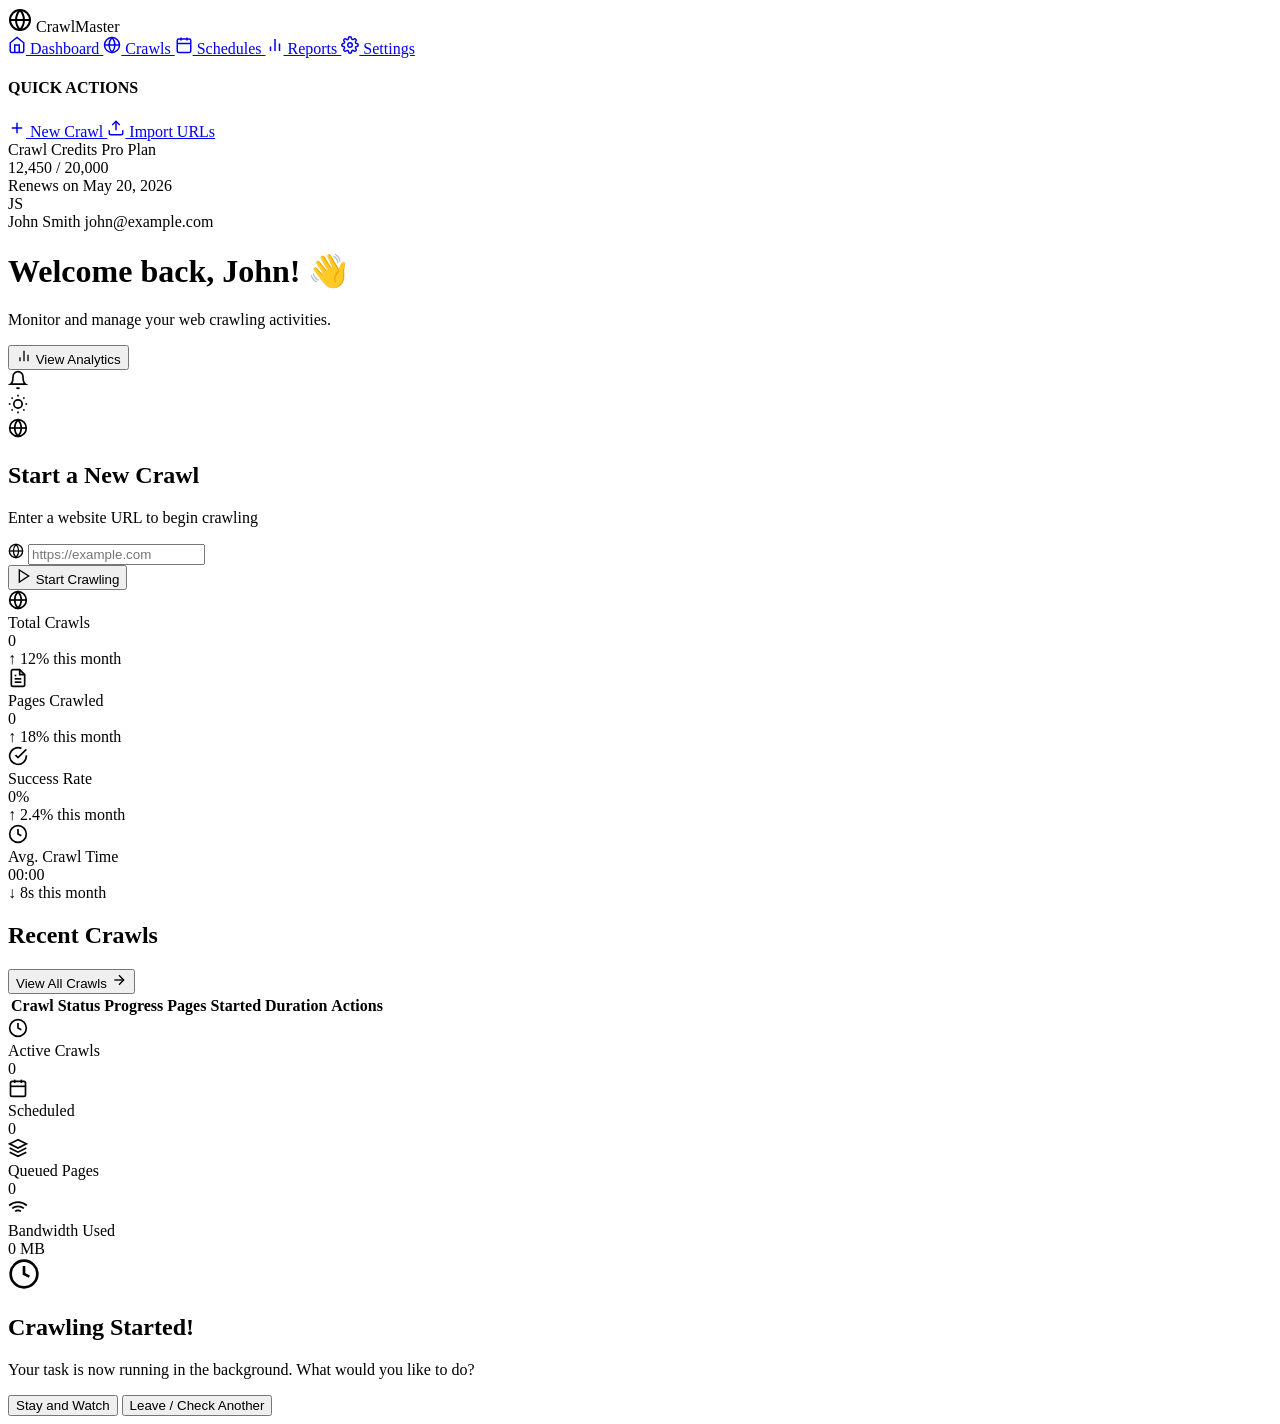
==== frontend/index.html @ cc4a69e9 "feat: Add web dashboard server and task management system - Introduced a new FastAPI web dashboard s" ====
<!DOCTYPE html>
<html lang="en">
<head>
    <meta charset="UTF-8">
    <meta name="viewport" content="width=device-width, initial-scale=1.0">
    <title>CrawlMaster - Web Crawler Dashboard</title>
    <!-- Google Fonts: Inter -->
    <link href="https://fonts.googleapis.com/css2?family=Inter:wght@300;400;500;600;700&display=swap" rel="stylesheet">
    <link rel="stylesheet" href="/static/styles.css">
</head>
<body>

    <div class="app-container">
        <!-- Sidebar -->
        <aside class="sidebar">
            <div class="sidebar-header">
                <div class="logo">
                    <svg width="24" height="24" viewBox="0 0 24 24" fill="none" stroke="currentColor" stroke-width="2" stroke-linecap="round" stroke-linejoin="round"><circle cx="12" cy="12" r="10"></circle><line x1="2" y1="12" x2="22" y2="12"></line><path d="M12 2a15.3 15.3 0 0 1 4 10 15.3 15.3 0 0 1-4 10 15.3 15.3 0 0 1-4-10 15.3 15.3 0 0 1 4-10z"></path></svg>
                    <span>CrawlMaster</span>
                </div>
            </div>

            <nav class="sidebar-nav">
                <a href="#" class="nav-item active">
                    <svg width="18" height="18" viewBox="0 0 24 24" fill="none" stroke="currentColor" stroke-width="2"><path d="M3 9l9-7 9 7v11a2 2 0 0 1-2 2H5a2 2 0 0 1-2-2z"></path><polyline points="9 22 9 12 15 12 15 22"></polyline></svg>
                    Dashboard
                </a>
                <a href="#" class="nav-item">
                    <svg width="18" height="18" viewBox="0 0 24 24" fill="none" stroke="currentColor" stroke-width="2"><circle cx="12" cy="12" r="10"></circle><line x1="2" y1="12" x2="22" y2="12"></line><path d="M12 2a15.3 15.3 0 0 1 4 10 15.3 15.3 0 0 1-4 10 15.3 15.3 0 0 1-4-10 15.3 15.3 0 0 1 4-10z"></path></svg>
                    Crawls
                </a>
                <a href="#" class="nav-item">
                    <svg width="18" height="18" viewBox="0 0 24 24" fill="none" stroke="currentColor" stroke-width="2"><rect x="3" y="4" width="18" height="18" rx="2" ry="2"></rect><line x1="16" y1="2" x2="16" y2="6"></line><line x1="8" y1="2" x2="8" y2="6"></line><line x1="3" y1="10" x2="21" y2="10"></line></svg>
                    Schedules
                </a>
                <a href="#" class="nav-item">
                    <svg width="18" height="18" viewBox="0 0 24 24" fill="none" stroke="currentColor" stroke-width="2"><line x1="18" y1="20" x2="18" y2="10"></line><line x1="12" y1="20" x2="12" y2="4"></line><line x1="6" y1="20" x2="6" y2="14"></line></svg>
                    Reports
                </a>
                <a href="#" class="nav-item">
                    <svg width="18" height="18" viewBox="0 0 24 24" fill="none" stroke="currentColor" stroke-width="2"><circle cx="12" cy="12" r="3"></circle><path d="M19.4 15a1.65 1.65 0 0 0 .33 1.82l.06.06a2 2 0 0 1 0 2.83 2 2 0 0 1-2.83 0l-.06-.06a1.65 1.65 0 0 0-1.82-.33 1.65 1.65 0 0 0-1 1.51V21a2 2 0 0 1-2 2 2 2 0 0 1-2-2v-.09A1.65 1.65 0 0 0 9 19.4a1.65 1.65 0 0 0-1.82.33l-.06.06a2 2 0 0 1-2.83 0 2 2 0 0 1 0-2.83l.06-.06a1.65 1.65 0 0 0 .33-1.82 1.65 1.65 0 0 0-1.51-1H3a2 2 0 0 1-2-2 2 2 0 0 1 2-2h.09A1.65 1.65 0 0 0 4.6 9a1.65 1.65 0 0 0-.33-1.82l-.06-.06a2 2 0 0 1 0-2.83 2 2 0 0 1 2.83 0l.06.06a1.65 1.65 0 0 0 1.82.33H9a1.65 1.65 0 0 0 1-1.51V3a2 2 0 0 1 2-2 2 2 0 0 1 2 2v.09a1.65 1.65 0 0 0 1 1.51 1.65 1.65 0 0 0 1.82-.33l.06-.06a2 2 0 0 1 2.83 0 2 2 0 0 1 0 2.83l-.06.06a1.65 1.65 0 0 0-.33 1.82V9a1.65 1.65 0 0 0 1.51 1H21a2 2 0 0 1 2 2 2 2 0 0 1-2 2h-.09a1.65 1.65 0 0 0-1.51 1z"></path></svg>
                    Settings
                </a>
            </nav>

            <div class="sidebar-section">
                <h4>QUICK ACTIONS</h4>
                <a href="#" class="nav-item action-item">
                    <svg width="18" height="18" viewBox="0 0 24 24" fill="none" stroke="currentColor" stroke-width="2"><line x1="12" y1="5" x2="12" y2="19"></line><line x1="5" y1="12" x2="19" y2="12"></line></svg>
                    New Crawl
                </a>
                <a href="#" class="nav-item action-item">
                    <svg width="18" height="18" viewBox="0 0 24 24" fill="none" stroke="currentColor" stroke-width="2"><path d="M21 15v4a2 2 0 0 1-2 2H5a2 2 0 0 1-2-2v-4"></path><polyline points="17 8 12 3 7 8"></polyline><line x1="12" y1="3" x2="12" y2="15"></line></svg>
                    Import URLs
                </a>
            </div>

            <div class="sidebar-bottom">
                <div class="credits-card">
                    <div class="credits-header">
                        <span class="credits-title">Crawl Credits</span>
                        <span class="plan-badge">Pro Plan</span>
                    </div>
                    <div class="credits-value">12,450 <span class="credits-total">/ 20,000</span></div>
                    <div class="progress-bar-container">
                        <div class="progress-bar" style="width: 62%;"></div>
                    </div>
                    <div class="credits-footer">Renews on May 20, 2026</div>
                </div>

                <div class="user-profile">
                    <div class="avatar">JS</div>
                    <div class="user-info">
                        <span class="user-name">John Smith</span>
                        <span class="user-email">john@example.com</span>
                    </div>
                </div>
            </div>
        </aside>

        <!-- Main Content -->
        <main class="main-content">
            <header class="topbar">
                <div class="welcome-text">
                    <h1>Welcome back, John! 👋</h1>
                    <p>Monitor and manage your web crawling activities.</p>
                </div>
                <div class="topbar-actions">
                    <button class="btn btn-outline">
                        <svg width="16" height="16" viewBox="0 0 24 24" fill="none" stroke="currentColor" stroke-width="2"><line x1="18" y1="20" x2="18" y2="10"></line><line x1="12" y1="20" x2="12" y2="4"></line><line x1="6" y1="20" x2="6" y2="14"></line></svg>
                        View Analytics
                    </button>
                    <div class="icon-btn"><svg width="20" height="20" viewBox="0 0 24 24" fill="none" stroke="currentColor" stroke-width="2"><path d="M18 8A6 6 0 0 0 6 8c0 7-3 9-3 9h18s-3-2-3-9"></path><path d="M13.73 21a2 2 0 0 1-3.46 0"></path></svg></div>
                    <div class="icon-btn"><svg width="20" height="20" viewBox="0 0 24 24" fill="none" stroke="currentColor" stroke-width="2"><circle cx="12" cy="12" r="5"></circle><line x1="12" y1="1" x2="12" y2="3"></line><line x1="12" y1="21" x2="12" y2="23"></line><line x1="4.22" y1="4.22" x2="5.64" y2="5.64"></line><line x1="18.36" y1="18.36" x2="19.78" y2="19.78"></line><line x1="1" y1="12" x2="3" y2="12"></line><line x1="21" y1="12" x2="23" y2="12"></line><line x1="4.22" y1="19.78" x2="5.64" y2="18.36"></line><line x1="18.36" y1="5.64" x2="19.78" y2="4.22"></line></svg></div>
                </div>
            </header>

            <div class="dashboard-grid top-cards">
                <!-- Start Crawl Card -->
                <div class="card start-crawl-card">
                    <div class="card-header">
                        <div class="card-icon"><svg width="20" height="20" viewBox="0 0 24 24" fill="none" stroke="currentColor" stroke-width="2"><circle cx="12" cy="12" r="10"></circle><line x1="2" y1="12" x2="22" y2="12"></line><path d="M12 2a15.3 15.3 0 0 1 4 10 15.3 15.3 0 0 1-4 10 15.3 15.3 0 0 1-4-10 15.3 15.3 0 0 1 4-10z"></path></svg></div>
                        <h2>Start a New Crawl</h2>
                    </div>
                    <p class="card-subtitle">Enter a website URL to begin crawling</p>
                    <form id="crawl-form" class="crawl-form">
                        <div class="input-group">
                            <svg class="input-icon" width="16" height="16" viewBox="0 0 24 24" fill="none" stroke="currentColor" stroke-width="2"><circle cx="12" cy="12" r="10"></circle><line x1="2" y1="12" x2="22" y2="12"></line><path d="M12 2a15.3 15.3 0 0 1 4 10 15.3 15.3 0 0 1-4 10 15.3 15.3 0 0 1-4-10 15.3 15.3 0 0 1 4-10z"></path></svg>
                            <input type="url" id="url-input" placeholder="https://example.com" required>
                        </div>
                        <div class="form-actions">
                            <button type="submit" class="btn btn-primary">
                                <svg width="16" height="16" viewBox="0 0 24 24" fill="none" stroke="currentColor" stroke-width="2"><polygon points="5 3 19 12 5 21 5 3"></polygon></svg>
                                Start Crawling
                            </button>
                        </div>
                    </form>
                </div>

                <!-- Stats Cards -->
                <div class="stats-container">
                    <div class="card stat-card">
                        <div class="stat-icon green"><svg width="20" height="20" viewBox="0 0 24 24" fill="none" stroke="currentColor" stroke-width="2"><circle cx="12" cy="12" r="10"></circle><line x1="2" y1="12" x2="22" y2="12"></line><path d="M12 2a15.3 15.3 0 0 1 4 10 15.3 15.3 0 0 1-4 10 15.3 15.3 0 0 1-4-10 15.3 15.3 0 0 1 4-10z"></path></svg></div>
                        <div class="stat-title">Total Crawls</div>
                        <div class="stat-value" id="stat-total-crawls">0</div>
                        <div class="stat-trend positive">↑ 12% this month</div>
                    </div>
                    <div class="card stat-card">
                        <div class="stat-icon blue"><svg width="20" height="20" viewBox="0 0 24 24" fill="none" stroke="currentColor" stroke-width="2"><path d="M14 2H6a2 2 0 0 0-2 2v16a2 2 0 0 0 2 2h12a2 2 0 0 0 2-2V8z"></path><polyline points="14 2 14 8 20 8"></polyline><line x1="16" y1="13" x2="8" y2="13"></line><line x1="16" y1="17" x2="8" y2="17"></line><polyline points="10 9 9 9 8 9"></polyline></svg></div>
                        <div class="stat-title">Pages Crawled</div>
                        <div class="stat-value" id="stat-pages-crawled">0</div>
                        <div class="stat-trend positive">↑ 18% this month</div>
                    </div>
                    <div class="card stat-card">
                        <div class="stat-icon green"><svg width="20" height="20" viewBox="0 0 24 24" fill="none" stroke="currentColor" stroke-width="2"><path d="M22 11.08V12a10 10 0 1 1-5.93-9.14"></path><polyline points="22 4 12 14.01 9 11.01"></polyline></svg></div>
                        <div class="stat-title">Success Rate</div>
                        <div class="stat-value" id="stat-success-rate">0%</div>
                        <div class="stat-trend positive">↑ 2.4% this month</div>
                    </div>
                    <div class="card stat-card">
                        <div class="stat-icon orange"><svg width="20" height="20" viewBox="0 0 24 24" fill="none" stroke="currentColor" stroke-width="2"><circle cx="12" cy="12" r="10"></circle><polyline points="12 6 12 12 16 14"></polyline></svg></div>
                        <div class="stat-title">Avg. Crawl Time</div>
                        <div class="stat-value" id="stat-avg-time">00:00</div>
                        <div class="stat-trend negative">↓ 8s this month</div>
                    </div>
                </div>
            </div>

            <!-- Recent Crawls Table -->
            <div class="card table-card">
                <div class="table-header">
                    <h2>Recent Crawls</h2>
                    <button class="btn btn-text">View All Crawls <svg width="16" height="16" viewBox="0 0 24 24" fill="none" stroke="currentColor" stroke-width="2"><line x1="5" y1="12" x2="19" y2="12"></line><polyline points="12 5 19 12 12 19"></polyline></svg></button>
                </div>
                <div class="table-responsive">
                    <table class="data-table">
                        <thead>
                            <tr>
                                <th>Crawl</th>
                                <th>Status</th>
                                <th>Progress</th>
                                <th>Pages</th>
                                <th>Started</th>
                                <th>Duration</th>
                                <th>Actions</th>
                            </tr>
                        </thead>
                        <tbody id="tasks-table-body">
                            <!-- Populated by JS -->
                        </tbody>
                    </table>
                </div>
            </div>

            <!-- Bottom Summary Cards -->
            <div class="bottom-cards">
                <div class="card mini-card">
                    <div class="mini-icon green"><svg width="20" height="20" viewBox="0 0 24 24" fill="none" stroke="currentColor" stroke-width="2"><circle cx="12" cy="12" r="10"></circle><polyline points="12 6 12 12 16 14"></polyline></svg></div>
                    <div class="mini-info">
                        <div class="mini-title">Active Crawls</div>
                        <div class="mini-value" id="stat-active">0</div>
                    </div>
                </div>
                <div class="card mini-card">
                    <div class="mini-icon gray"><svg width="20" height="20" viewBox="0 0 24 24" fill="none" stroke="currentColor" stroke-width="2"><rect x="3" y="4" width="18" height="18" rx="2" ry="2"></rect><line x1="16" y1="2" x2="16" y2="6"></line><line x1="8" y1="2" x2="8" y2="6"></line><line x1="3" y1="10" x2="21" y2="10"></line></svg></div>
                    <div class="mini-info">
                        <div class="mini-title">Scheduled</div>
                        <div class="mini-value" id="stat-scheduled">0</div>
                    </div>
                </div>
                <div class="card mini-card">
                    <div class="mini-icon blue"><svg width="20" height="20" viewBox="0 0 24 24" fill="none" stroke="currentColor" stroke-width="2"><polygon points="12 2 2 7 12 12 22 7 12 2"></polygon><polyline points="2 17 12 22 22 17"></polyline><polyline points="2 12 12 17 22 12"></polyline></svg></div>
                    <div class="mini-info">
                        <div class="mini-title">Queued Pages</div>
                        <div class="mini-value" id="stat-queued">0</div>
                    </div>
                </div>
                <div class="card mini-card">
                    <div class="mini-icon dark"><svg width="20" height="20" viewBox="0 0 24 24" fill="none" stroke="currentColor" stroke-width="2"><path d="M5 12.55a11 11 0 0 1 14.08 0"></path><path d="M1.42 9a16 16 0 0 1 21.16 0"></path><path d="M8.53 16.11a6 6 0 0 1 6.95 0"></path><line x1="12" y1="20" x2="12.01" y2="20"></line></svg></div>
                    <div class="mini-info">
                        <div class="mini-title">Bandwidth Used</div>
                        <div class="mini-value" id="stat-bandwidth">0 MB</div>
                    </div>
                </div>
            </div>
        </main>
    </div>

    <!-- Modal overlay -->
    <div class="modal-overlay" id="crawl-modal">
        <div class="modal-content">
            <div class="modal-icon"><svg width="32" height="32" viewBox="0 0 24 24" fill="none" stroke="currentColor" stroke-width="2"><circle cx="12" cy="12" r="10"></circle><polyline points="12 6 12 12 16 14"></polyline></svg></div>
            <h2>Crawling Started!</h2>
            <p>Your task is now running in the background. What would you like to do?</p>
            <div class="modal-actions">
                <button class="btn btn-outline" id="btn-stay">Stay and Watch</button>
                <button class="btn btn-primary" id="btn-leave">Leave / Check Another</button>
            </div>
        </div>
    </div>

    <script src="/static/app.js"></script>
</body>
</html>
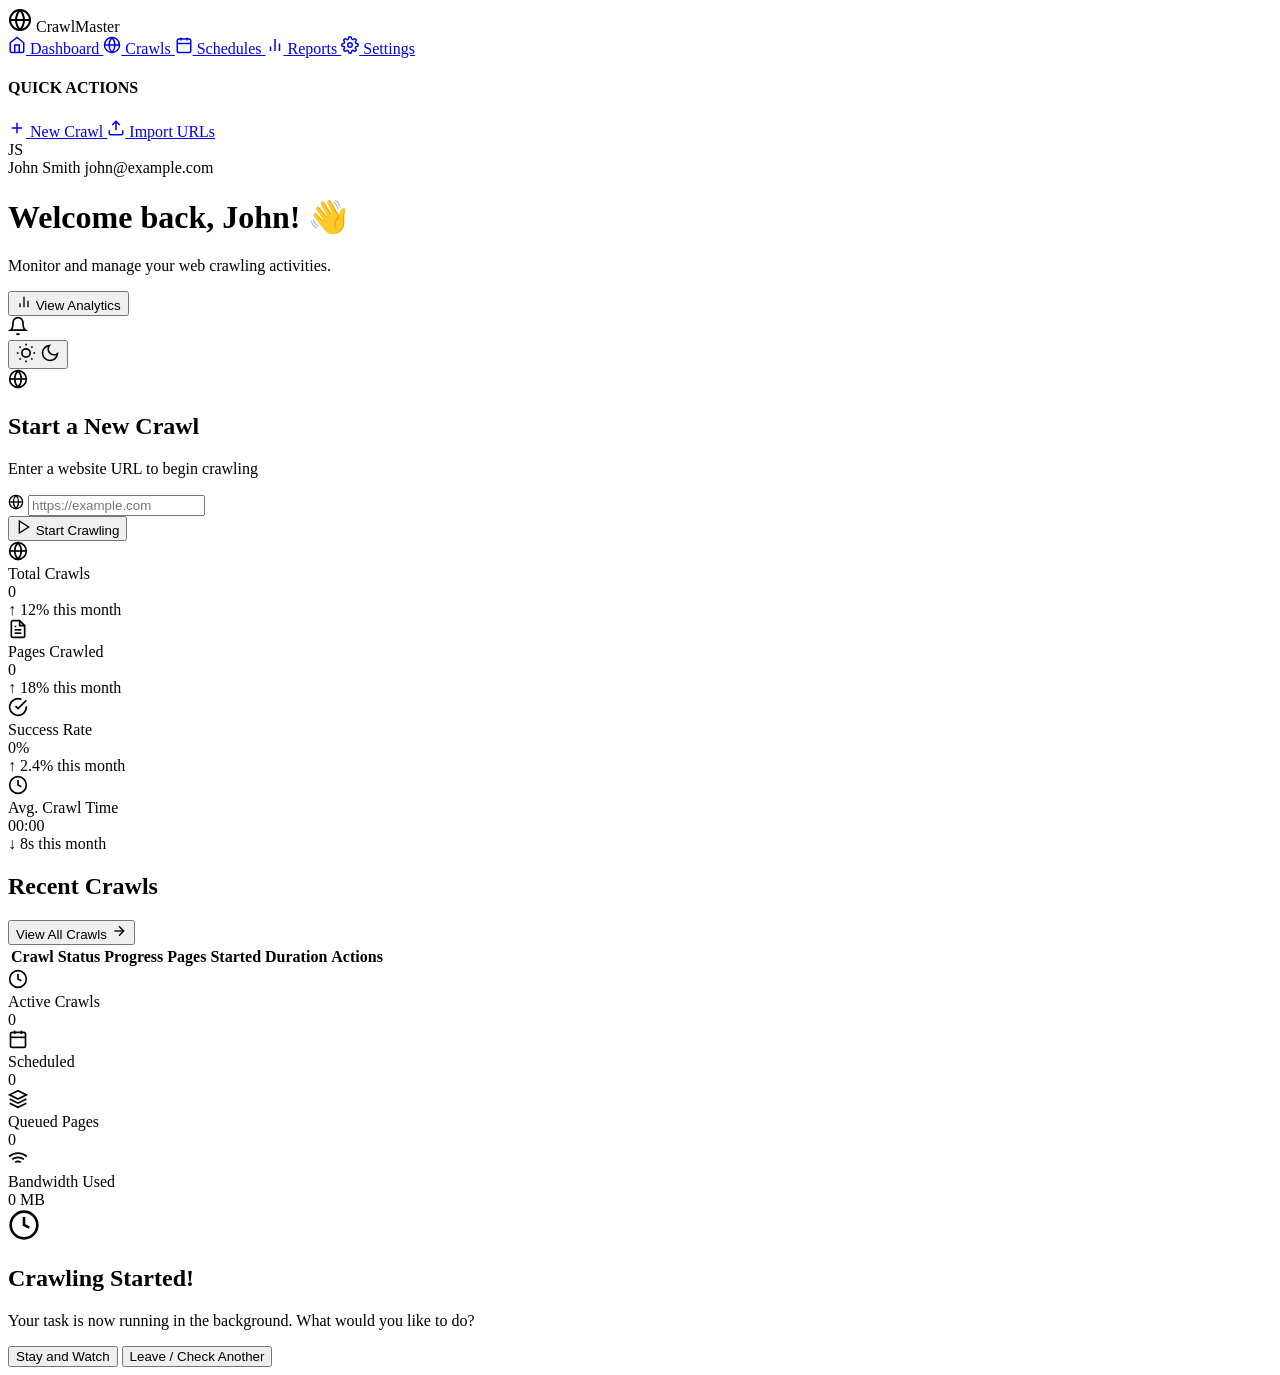
==== commit ab302feb: "add dark mode" ====
--- a/frontend/index.html
+++ b/frontend/index.html
@@ -4,6 +4,9 @@
     <meta charset="UTF-8">
     <meta name="viewport" content="width=device-width, initial-scale=1.0">
     <title>CrawlMaster - Web Crawler Dashboard</title>
+    <script>
+        document.documentElement.dataset.theme = localStorage.getItem('crawlmaster-theme') || 'light';
+    </script>
     <!-- Google Fonts: Inter -->
     <link href="https://fonts.googleapis.com/css2?family=Inter:wght@300;400;500;600;700&display=swap" rel="stylesheet">
     <link rel="stylesheet" href="/static/styles.css">
@@ -56,7 +59,7 @@
             </div>
 
             <div class="sidebar-bottom">
-                <div class="credits-card">
+                <!-- <div class="credits-card">
                     <div class="credits-header">
                         <span class="credits-title">Crawl Credits</span>
                         <span class="plan-badge">Pro Plan</span>
@@ -66,7 +69,7 @@
                         <div class="progress-bar" style="width: 62%;"></div>
                     </div>
                     <div class="credits-footer">Renews on May 20, 2026</div>
-                </div>
+                </div> -->
 
                 <div class="user-profile">
                     <div class="avatar">JS</div>
@@ -91,7 +94,10 @@
                         View Analytics
                     </button>
                     <div class="icon-btn"><svg width="20" height="20" viewBox="0 0 24 24" fill="none" stroke="currentColor" stroke-width="2"><path d="M18 8A6 6 0 0 0 6 8c0 7-3 9-3 9h18s-3-2-3-9"></path><path d="M13.73 21a2 2 0 0 1-3.46 0"></path></svg></div>
-                    <div class="icon-btn"><svg width="20" height="20" viewBox="0 0 24 24" fill="none" stroke="currentColor" stroke-width="2"><circle cx="12" cy="12" r="5"></circle><line x1="12" y1="1" x2="12" y2="3"></line><line x1="12" y1="21" x2="12" y2="23"></line><line x1="4.22" y1="4.22" x2="5.64" y2="5.64"></line><line x1="18.36" y1="18.36" x2="19.78" y2="19.78"></line><line x1="1" y1="12" x2="3" y2="12"></line><line x1="21" y1="12" x2="23" y2="12"></line><line x1="4.22" y1="19.78" x2="5.64" y2="18.36"></line><line x1="18.36" y1="5.64" x2="19.78" y2="4.22"></line></svg></div>
+                    <button class="icon-btn theme-toggle" id="theme-toggle" type="button" aria-label="Switch to dark theme" title="Switch to dark theme">
+                        <svg class="theme-icon theme-icon-sun" width="20" height="20" viewBox="0 0 24 24" fill="none" stroke="currentColor" stroke-width="2"><circle cx="12" cy="12" r="5"></circle><line x1="12" y1="1" x2="12" y2="3"></line><line x1="12" y1="21" x2="12" y2="23"></line><line x1="4.22" y1="4.22" x2="5.64" y2="5.64"></line><line x1="18.36" y1="18.36" x2="19.78" y2="19.78"></line><line x1="1" y1="12" x2="3" y2="12"></line><line x1="21" y1="12" x2="23" y2="12"></line><line x1="4.22" y1="19.78" x2="5.64" y2="18.36"></line><line x1="18.36" y1="5.64" x2="19.78" y2="4.22"></line></svg>
+                        <svg class="theme-icon theme-icon-moon" width="20" height="20" viewBox="0 0 24 24" fill="none" stroke="currentColor" stroke-width="2"><path d="M21 12.79A9 9 0 1 1 11.21 3 7 7 0 0 0 21 12.79z"></path></svg>
+                    </button>
                 </div>
             </header>
 
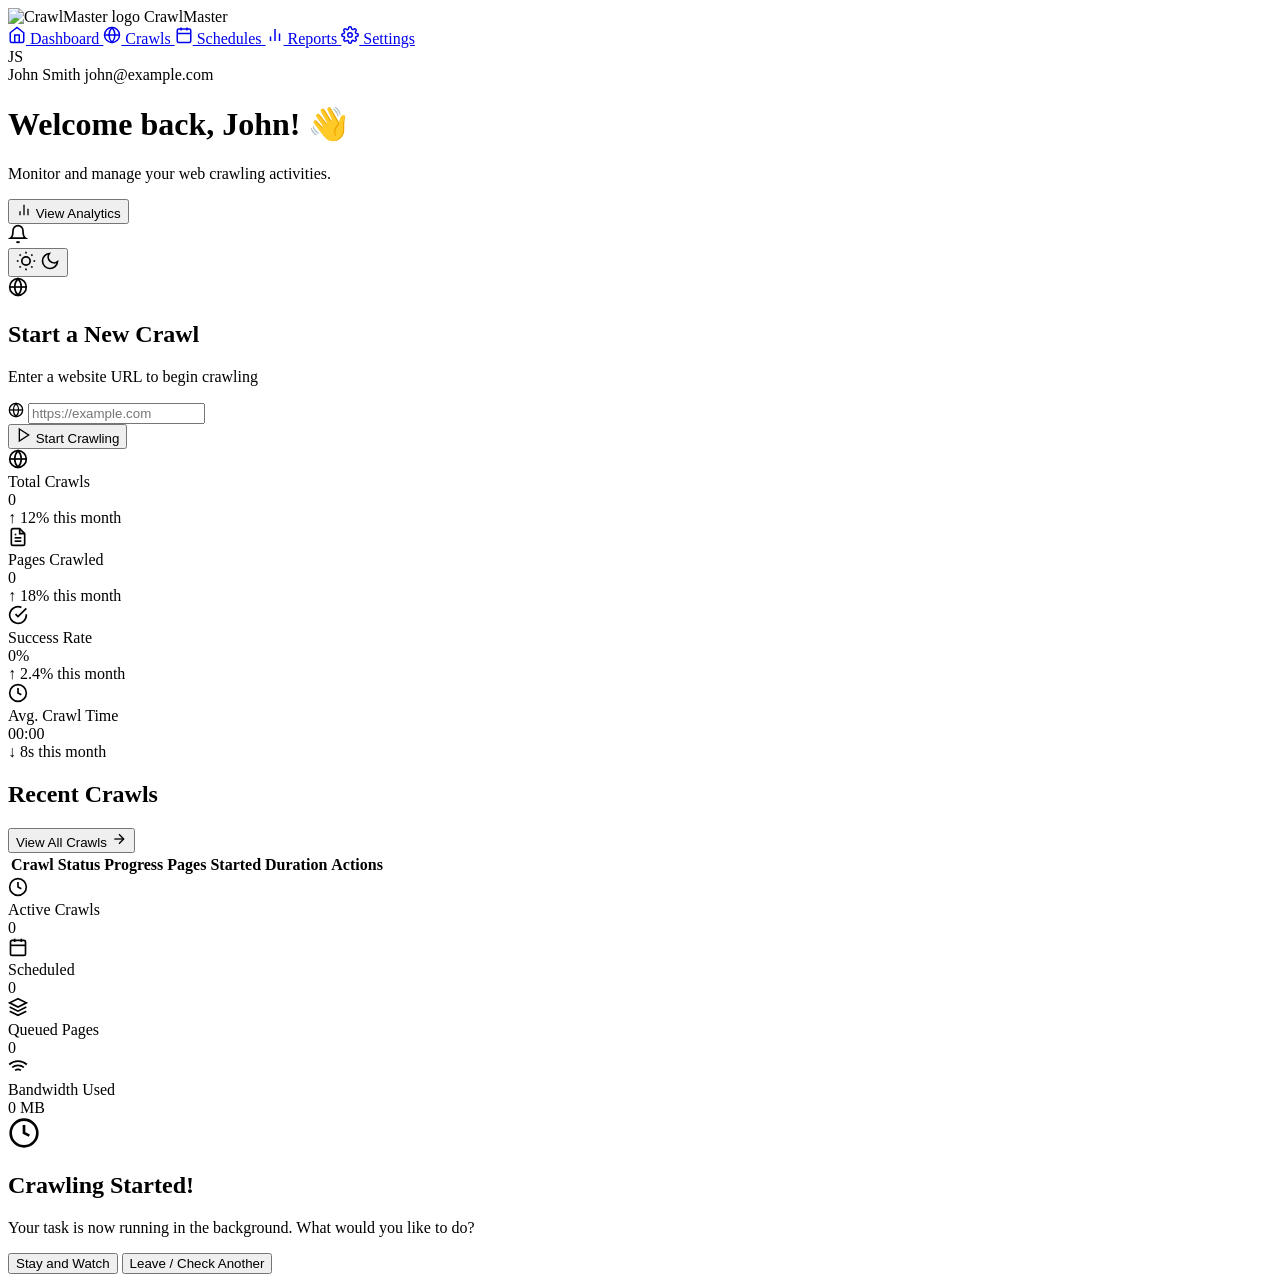
==== commit 8e8b6213: "add logo and update readme file. Update path for recent crawls for home page." ====
--- a/frontend/index.html
+++ b/frontend/index.html
@@ -4,6 +4,7 @@
     <meta charset="UTF-8">
     <meta name="viewport" content="width=device-width, initial-scale=1.0">
     <title>CrawlMaster - Web Crawler Dashboard</title>
+    <link rel="icon" type="image/png" href="/static/assets/logo.png">
     <script>
         document.documentElement.dataset.theme = localStorage.getItem('crawlmaster-theme') || 'light';
     </script>
@@ -18,7 +19,7 @@
         <aside class="sidebar">
             <div class="sidebar-header">
                 <div class="logo">
-                    <svg width="24" height="24" viewBox="0 0 24 24" fill="none" stroke="currentColor" stroke-width="2" stroke-linecap="round" stroke-linejoin="round"><circle cx="12" cy="12" r="10"></circle><line x1="2" y1="12" x2="22" y2="12"></line><path d="M12 2a15.3 15.3 0 0 1 4 10 15.3 15.3 0 0 1-4 10 15.3 15.3 0 0 1-4-10 15.3 15.3 0 0 1 4-10z"></path></svg>
+                    <img class="logo-image" src="/static/assets/logo.png" alt="CrawlMaster logo">
                     <span>CrawlMaster</span>
                 </div>
             </div>
@@ -46,7 +47,7 @@
                 </a>
             </nav>
 
-            <div class="sidebar-section">
+            <!-- <div class="sidebar-section">
                 <h4>QUICK ACTIONS</h4>
                 <a href="#" class="nav-item action-item">
                     <svg width="18" height="18" viewBox="0 0 24 24" fill="none" stroke="currentColor" stroke-width="2"><line x1="12" y1="5" x2="12" y2="19"></line><line x1="5" y1="12" x2="19" y2="12"></line></svg>
@@ -56,7 +57,7 @@
                     <svg width="18" height="18" viewBox="0 0 24 24" fill="none" stroke="currentColor" stroke-width="2"><path d="M21 15v4a2 2 0 0 1-2 2H5a2 2 0 0 1-2-2v-4"></path><polyline points="17 8 12 3 7 8"></polyline><line x1="12" y1="3" x2="12" y2="15"></line></svg>
                     Import URLs
                 </a>
-            </div>
+            </div> -->
 
             <div class="sidebar-bottom">
                 <!-- <div class="credits-card">
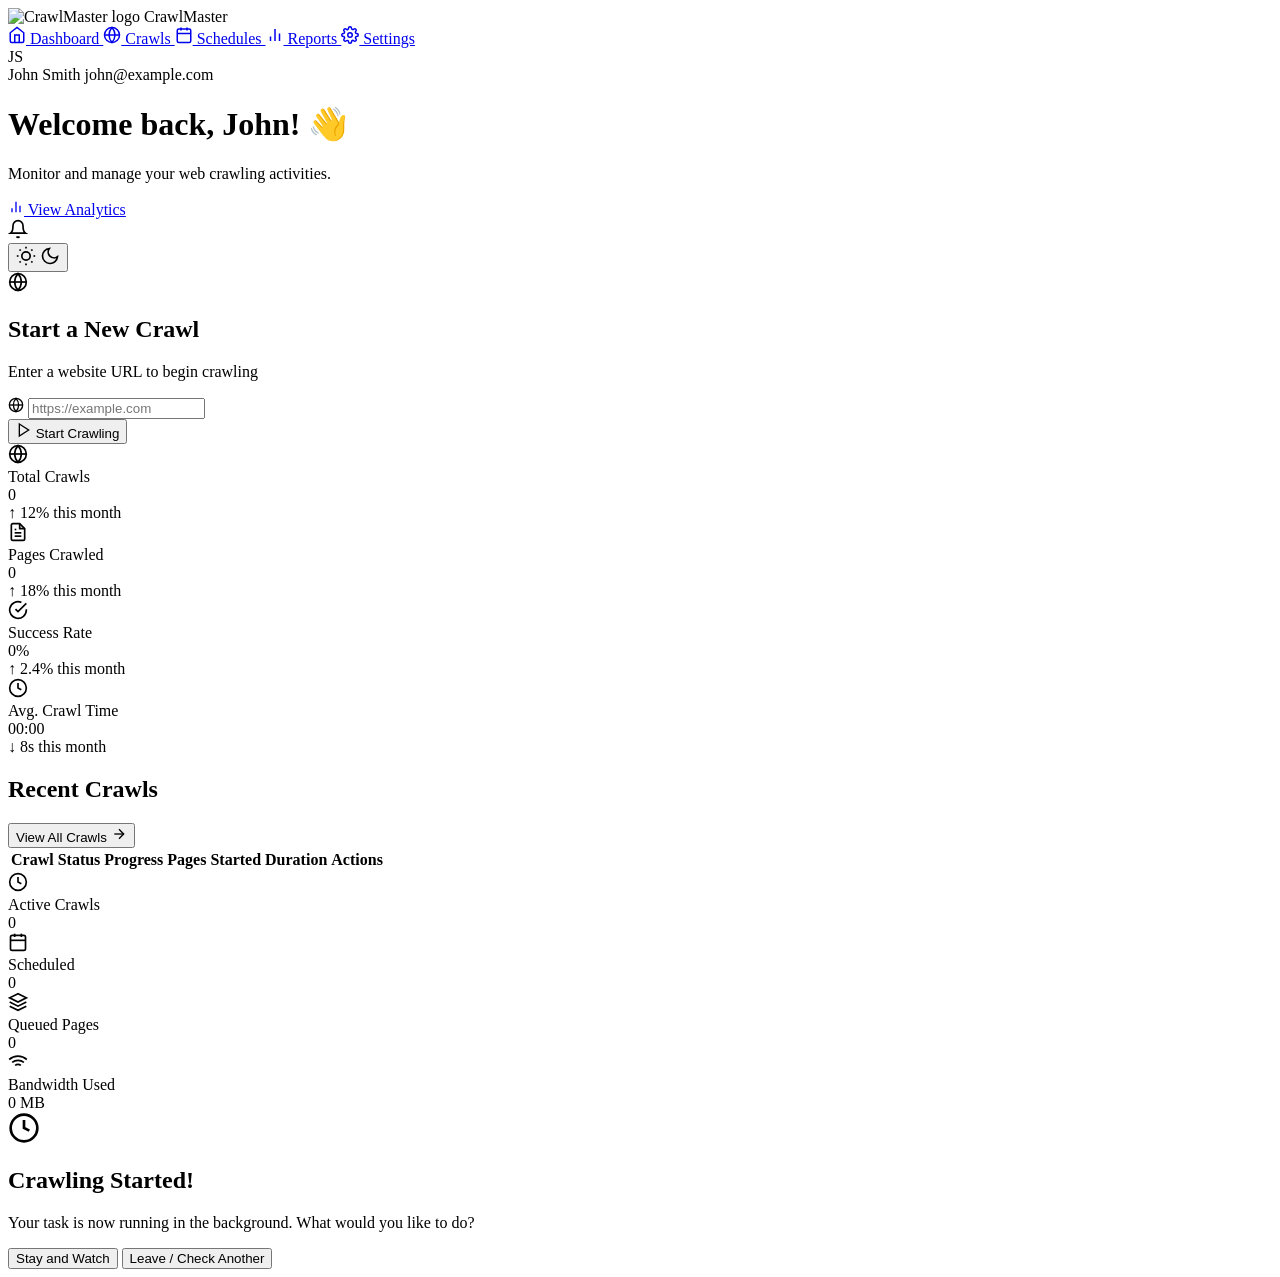
==== commit f674cc0d: "feat: Implement settings page with toast notifications and theme toggle - Added settings.js to manag" ====
--- a/frontend/index.html
+++ b/frontend/index.html
@@ -29,19 +29,19 @@
                     <svg width="18" height="18" viewBox="0 0 24 24" fill="none" stroke="currentColor" stroke-width="2"><path d="M3 9l9-7 9 7v11a2 2 0 0 1-2 2H5a2 2 0 0 1-2-2z"></path><polyline points="9 22 9 12 15 12 15 22"></polyline></svg>
                     Dashboard
                 </a>
-                <a href="#" class="nav-item">
+                <a href="/crawls" class="nav-item">
                     <svg width="18" height="18" viewBox="0 0 24 24" fill="none" stroke="currentColor" stroke-width="2"><circle cx="12" cy="12" r="10"></circle><line x1="2" y1="12" x2="22" y2="12"></line><path d="M12 2a15.3 15.3 0 0 1 4 10 15.3 15.3 0 0 1-4 10 15.3 15.3 0 0 1-4-10 15.3 15.3 0 0 1 4-10z"></path></svg>
                     Crawls
                 </a>
-                <a href="#" class="nav-item">
+                <a href="/schedules" class="nav-item">
                     <svg width="18" height="18" viewBox="0 0 24 24" fill="none" stroke="currentColor" stroke-width="2"><rect x="3" y="4" width="18" height="18" rx="2" ry="2"></rect><line x1="16" y1="2" x2="16" y2="6"></line><line x1="8" y1="2" x2="8" y2="6"></line><line x1="3" y1="10" x2="21" y2="10"></line></svg>
                     Schedules
                 </a>
-                <a href="#" class="nav-item">
+                <a href="/reports" class="nav-item">
                     <svg width="18" height="18" viewBox="0 0 24 24" fill="none" stroke="currentColor" stroke-width="2"><line x1="18" y1="20" x2="18" y2="10"></line><line x1="12" y1="20" x2="12" y2="4"></line><line x1="6" y1="20" x2="6" y2="14"></line></svg>
                     Reports
                 </a>
-                <a href="#" class="nav-item">
+                <a href="/settings" class="nav-item">
                     <svg width="18" height="18" viewBox="0 0 24 24" fill="none" stroke="currentColor" stroke-width="2"><circle cx="12" cy="12" r="3"></circle><path d="M19.4 15a1.65 1.65 0 0 0 .33 1.82l.06.06a2 2 0 0 1 0 2.83 2 2 0 0 1-2.83 0l-.06-.06a1.65 1.65 0 0 0-1.82-.33 1.65 1.65 0 0 0-1 1.51V21a2 2 0 0 1-2 2 2 2 0 0 1-2-2v-.09A1.65 1.65 0 0 0 9 19.4a1.65 1.65 0 0 0-1.82.33l-.06.06a2 2 0 0 1-2.83 0 2 2 0 0 1 0-2.83l.06-.06a1.65 1.65 0 0 0 .33-1.82 1.65 1.65 0 0 0-1.51-1H3a2 2 0 0 1-2-2 2 2 0 0 1 2-2h.09A1.65 1.65 0 0 0 4.6 9a1.65 1.65 0 0 0-.33-1.82l-.06-.06a2 2 0 0 1 0-2.83 2 2 0 0 1 2.83 0l.06.06a1.65 1.65 0 0 0 1.82.33H9a1.65 1.65 0 0 0 1-1.51V3a2 2 0 0 1 2-2 2 2 0 0 1 2 2v.09a1.65 1.65 0 0 0 1 1.51 1.65 1.65 0 0 0 1.82-.33l.06-.06a2 2 0 0 1 2.83 0 2 2 0 0 1 0 2.83l-.06.06a1.65 1.65 0 0 0-.33 1.82V9a1.65 1.65 0 0 0 1.51 1H21a2 2 0 0 1 2 2 2 2 0 0 1-2 2h-.09a1.65 1.65 0 0 0-1.51 1z"></path></svg>
                     Settings
                 </a>
@@ -90,10 +90,10 @@
                     <p>Monitor and manage your web crawling activities.</p>
                 </div>
                 <div class="topbar-actions">
-                    <button class="btn btn-outline">
+                    <a href="/reports" class="btn btn-outline">
                         <svg width="16" height="16" viewBox="0 0 24 24" fill="none" stroke="currentColor" stroke-width="2"><line x1="18" y1="20" x2="18" y2="10"></line><line x1="12" y1="20" x2="12" y2="4"></line><line x1="6" y1="20" x2="6" y2="14"></line></svg>
                         View Analytics
-                    </button>
+                    </a>
                     <div class="icon-btn"><svg width="20" height="20" viewBox="0 0 24 24" fill="none" stroke="currentColor" stroke-width="2"><path d="M18 8A6 6 0 0 0 6 8c0 7-3 9-3 9h18s-3-2-3-9"></path><path d="M13.73 21a2 2 0 0 1-3.46 0"></path></svg></div>
                     <button class="icon-btn theme-toggle" id="theme-toggle" type="button" aria-label="Switch to dark theme" title="Switch to dark theme">
                         <svg class="theme-icon theme-icon-sun" width="20" height="20" viewBox="0 0 24 24" fill="none" stroke="currentColor" stroke-width="2"><circle cx="12" cy="12" r="5"></circle><line x1="12" y1="1" x2="12" y2="3"></line><line x1="12" y1="21" x2="12" y2="23"></line><line x1="4.22" y1="4.22" x2="5.64" y2="5.64"></line><line x1="18.36" y1="18.36" x2="19.78" y2="19.78"></line><line x1="1" y1="12" x2="3" y2="12"></line><line x1="21" y1="12" x2="23" y2="12"></line><line x1="4.22" y1="19.78" x2="5.64" y2="18.36"></line><line x1="18.36" y1="5.64" x2="19.78" y2="4.22"></line></svg>
